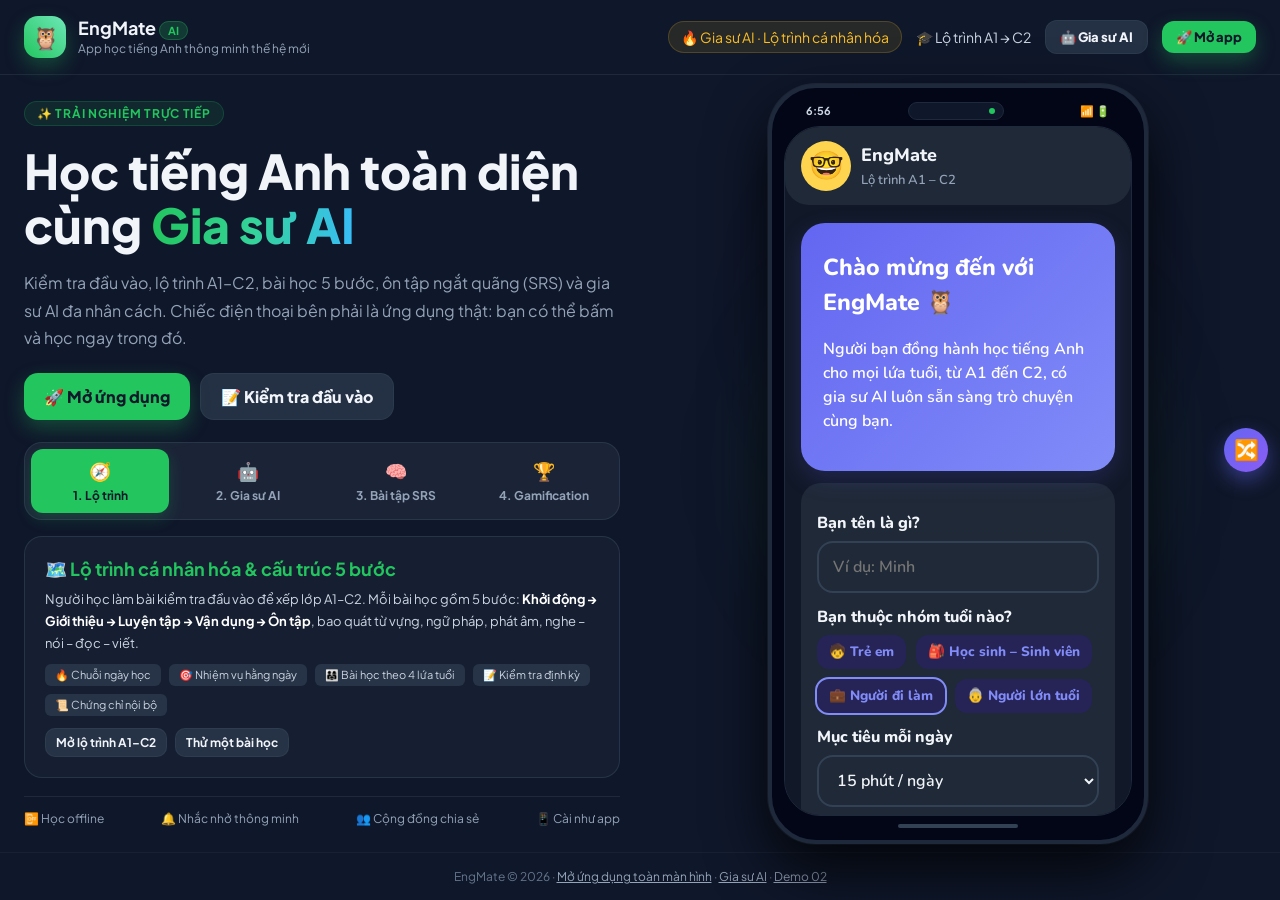
==== index.html @ 574940b9 "EngMate: app học tiếng Anh thông minh (web + Python + Android) - Web app (HTML/CSS/JS, PWA offline):" ====
<!doctype html>
<html lang="vi">
<head>
  <meta charset="utf-8">
  <meta name="viewport" content="width=device-width, initial-scale=1">
  <meta name="theme-color" content="#0f172a">
  <title>EngMate – Học tiếng Anh thông minh cùng AI</title>
  <link rel="manifest" href="manifest.json">
  <link rel="icon" href="icon.svg" type="image/svg+xml">
  <script>
    // Màn hình hẹp (điện thoại): vào thẳng ứng dụng.
    if (window.innerWidth < 1024) location.replace('app.html' + location.hash);
  </script>
  <link rel="preconnect" href="https://fonts.googleapis.com">
  <link href="https://fonts.googleapis.com/css2?family=Plus+Jakarta+Sans:wght@400;500;600;700;800&display=swap" rel="stylesheet">
  <style>
    :root {
      --bg: #0f172a; --panel: rgba(30, 41, 59, .5); --line: #1e293b; --line2: rgba(51, 65, 85, .6);
      --text: #f1f5f9; --muted: #94a3b8; --brand: #22c55e; --emerald: #34d399; --sky: #38bdf8;
      --purple: #a78bfa; --amber: #fbbf24;
    }
    * { box-sizing: border-box; }
    body {
      margin: 0; min-height: 100vh; display: flex; flex-direction: column; background: var(--bg); color: var(--text);
      font-family: 'Plus Jakarta Sans', system-ui, sans-serif; overflow-x: hidden;
    }
    .wrap { width: 100%; max-width: 1280px; margin: 0 auto; padding: 0 24px; }
    header { display: flex; justify-content: space-between; align-items: center; padding: 16px 24px; border-bottom: 1px solid var(--line); }
    .logo { display: flex; align-items: center; gap: 12px; text-decoration: none; color: inherit; }
    .logo-mark {
      width: 42px; height: 42px; border-radius: 14px; display: grid; place-items: center; font-size: 22px;
      background: linear-gradient(45deg, var(--brand), #6ee7b7); box-shadow: 0 8px 20px rgba(34, 197, 94, .3);
    }
    .logo h1 { margin: 0; font-size: 18px; line-height: 1; }
    .logo p { margin: 4px 0 0; font-size: 12px; color: var(--muted); }
    .pill { font-size: 11px; padding: 2px 8px; border-radius: 99px; background: rgba(34, 197, 94, .2); color: var(--brand); border: 1px solid rgba(34, 197, 94, .3); }
    .head-right { display: flex; align-items: center; gap: 14px; font-size: 14px; color: #cbd5e1; }
    .fire { color: var(--amber); background: rgba(251, 191, 36, .1); border: 1px solid rgba(251, 191, 36, .2); padding: 6px 12px; border-radius: 99px; }

    main { flex: 1; display: grid; grid-template-columns: 1fr 1fr; gap: 40px; align-items: center; padding-top: 36px; padding-bottom: 36px; }
    .eyebrow {
      display: inline-flex; gap: 8px; font-size: 12px; font-weight: 700; text-transform: uppercase; letter-spacing: .06em;
      color: var(--brand); background: rgba(34, 197, 94, .1); border: 1px solid rgba(34, 197, 94, .2); padding: 4px 12px; border-radius: 99px;
    }
    h2 { font-size: 48px; line-height: 1.12; font-weight: 800; margin: 18px 0; }
    .grad { background: linear-gradient(90deg, var(--brand), var(--emerald), var(--sky)); -webkit-background-clip: text; background-clip: text; color: transparent; }
    .lead { color: var(--muted); line-height: 1.7; margin: 0 0 22px; }

    .tabs { display: grid; grid-template-columns: repeat(4, 1fr); gap: 10px; padding: 6px; background: rgba(30, 41, 59, .8); border: 1px solid var(--line2); border-radius: 18px; }
    .tab {
      display: flex; flex-direction: column; align-items: center; gap: 6px; padding: 10px 6px; border: none; border-radius: 12px;
      background: transparent; color: var(--muted); font: inherit; font-size: 12px; font-weight: 700; cursor: pointer; transition: .2s;
    }
    .tab span { font-size: 18px; }
    .tab:hover { color: #e2e8f0; background: rgba(51, 65, 85, .5); }
    .tab.active { background: var(--brand); color: #0f172a; box-shadow: 0 6px 16px rgba(34, 197, 94, .2); }

    .desc { margin-top: 16px; background: var(--panel); border: 1px solid var(--line2); border-radius: 18px; padding: 20px; min-height: 170px; }
    .desc h3 { margin: 0 0 8px; font-size: 18px; display: flex; gap: 8px; align-items: center; }
    .desc p { margin: 0 0 10px; font-size: 13px; line-height: 1.7; color: #cbd5e1; }
    .desc b { color: #fff; }
    .chips { display: flex; flex-wrap: wrap; gap: 8px; }
    .chips span { font-size: 11px; padding: 4px 10px; border-radius: 6px; background: rgba(51, 65, 85, .6); color: #cbd5e1; }
    .c-brand h3 { color: var(--brand); } .c-purple h3 { color: var(--purple); } .c-purple .chips span { background: rgba(167, 139, 250, .2); color: #ddd6fe; }
    .c-sky h3 { color: var(--sky); } .c-sky .chips span { background: rgba(56, 189, 248, .2); color: #bae6fd; }
    .c-amber h3 { color: var(--amber); } .c-amber .chips span { background: rgba(251, 191, 36, .2); color: #fde68a; }
    .shortcuts { display: flex; flex-wrap: wrap; gap: 8px; margin-top: 12px; }
    .shortcuts button { font: inherit; font-size: 12px; font-weight: 700; color: var(--text); background: rgba(51, 65, 85, .6); border: 1px solid var(--line2); border-radius: 10px; padding: 6px 10px; cursor: pointer; }
    .shortcuts button:hover { border-color: var(--brand); }
    .foot-badges { display: flex; justify-content: space-between; gap: 10px; margin-top: 18px; padding-top: 14px; border-top: 1px solid var(--line); font-size: 12px; color: var(--muted); }

    /* Khung điện thoại */
    .stage { position: relative; display: flex; justify-content: center; }
    .glow { position: absolute; border-radius: 50%; filter: blur(64px); z-index: -1; }
    .glow.g1 { width: 300px; height: 300px; background: rgba(34, 197, 94, .2); top: 50%; transform: translateY(-50%); }
    .glow.g2 { width: 240px; height: 240px; background: rgba(139, 92, 246, .2); top: 15%; }
    .phone {
      width: 380px; height: min(780px, calc(100vh - 140px)); min-height: 600px; display: flex; flex-direction: column;
      background: #020617; border: 4px solid #1e293b; border-radius: 48px; padding: 12px; box-shadow: 0 25px 60px rgba(0, 0, 0, .8), 0 0 0 1px rgba(51, 65, 85, .5);
    }
    .status { display: flex; justify-content: space-between; align-items: center; padding: 2px 22px 6px; font-size: 11px; color: #cbd5e1; }
    .island { width: 96px; height: 18px; border-radius: 99px; background: #0f172a; border: 1px solid #1e293b; display: flex; justify-content: flex-end; align-items: center; padding: 0 8px; }
    .island i { width: 6px; height: 6px; border-radius: 50%; background: var(--brand); animation: ping 1.6s infinite; }
    @keyframes ping { 50% { opacity: .3; transform: scale(1.6); } }
    .screen { flex: 1; border-radius: 36px; overflow: hidden; border: 1px solid #1e293b; background: #111827; }
    .screen iframe { width: 100%; height: 100%; border: 0; display: block; }
    .home-bar { display: flex; justify-content: center; padding-top: 8px; } .home-bar i { width: 120px; height: 4px; border-radius: 4px; background: #334155; }

    .btn-open {
      display: inline-flex; align-items: center; gap: 8px; text-decoration: none; font-weight: 800; border-radius: 14px; padding: 12px 20px;
      background: var(--brand); color: #0f172a; box-shadow: 0 8px 20px rgba(34, 197, 94, .3); transition: transform .15s;
    }
    .btn-open:hover { transform: translateY(-2px); }
    .btn-open.ghost { background: rgba(51, 65, 85, .6); color: var(--text); box-shadow: none; border: 1px solid var(--line2); }
    .btn-open.sm { padding: 8px 14px; font-size: 13px; border-radius: 12px; }
    .cta { display: flex; flex-wrap: wrap; gap: 10px; margin: 0 0 22px; }
    .file-note { height: 100%; display: flex; flex-direction: column; justify-content: center; gap: 12px; padding: 24px; text-align: center; font-size: 13px; line-height: 1.6; color: #cbd5e1; }
    .file-note code { display: block; background: #020617; border: 1px solid #1e293b; border-radius: 10px; padding: 8px; color: var(--emerald); font-size: 12px; }
    footer { text-align: center; font-size: 12px; color: #64748b; padding: 16px; border-top: 1px solid rgba(30, 41, 59, .6); }
    footer a { color: var(--muted); }
    @media (max-width: 1180px) { h2 { font-size: 38px; } }
  </style>
  <script src="js/demo-switcher.js" defer></script>
</head>
<body>
  <header>
    <a class="logo" href="app.html">
      <div class="logo-mark">🦉</div>
      <div><h1>EngMate <span class="pill">AI</span></h1><p>App học tiếng Anh thông minh thế hệ mới</p></div>
    </a>
    <div class="head-right"><span class="fire">🔥 Gia sư AI · Lộ trình cá nhân hóa</span><span>🎓 Lộ trình A1 → C2</span>
      <a class="btn-open sm ghost" href="ai-tutor.html">🤖 Gia sư AI</a>
      <a class="btn-open sm" href="app.html">🚀 Mở app</a></div>
  </header>

  <main class="wrap">
    <section>
      <span class="eyebrow">✨ Trải nghiệm trực tiếp</span>
      <h2>Học tiếng Anh toàn diện cùng <span class="grad">Gia sư AI</span></h2>
      <p class="lead">Kiểm tra đầu vào, lộ trình A1–C2, bài học 5 bước, ôn tập ngắt quãng (SRS) và gia sư AI đa nhân cách. Chiếc điện thoại bên phải là ứng dụng thật: bạn có thể bấm và học ngay trong đó.</p>
      <div class="cta">
        <a class="btn-open" href="app.html">🚀 Mở ứng dụng</a>
        <a class="btn-open ghost" href="app.html#/placement">📝 Kiểm tra đầu vào</a>
      </div>

      <div class="tabs" role="tablist">
        <button class="tab active" data-tab="home"><span>🧭</span>1. Lộ trình</button>
        <button class="tab" data-tab="chat"><span>🤖</span>2. Gia sư AI</button>
        <button class="tab" data-tab="review"><span>🧠</span>3. Bài tập SRS</button>
        <button class="tab" data-tab="profile"><span>🏆</span>4. Gamification</button>
      </div>

      <div class="desc c-brand" data-desc="home">
        <h3>🗺️ Lộ trình cá nhân hóa & cấu trúc 5 bước</h3>
        <p>Người học làm bài kiểm tra đầu vào để xếp lớp A1–C2. Mỗi bài học gồm 5 bước: <b>Khởi động → Giới thiệu → Luyện tập → Vận dụng → Ôn tập</b>, bao quát từ vựng, ngữ pháp, phát âm, nghe – nói – đọc – viết.</p>
        <div class="chips"><span>🔥 Chuỗi ngày học</span><span>🎯 Nhiệm vụ hằng ngày</span><span>👨‍👩‍👧 Bài học theo 4 lứa tuổi</span><span>📝 Kiểm tra định kỳ</span><span>📜 Chứng chỉ nội bộ</span></div>
        <div class="shortcuts"><button data-go="#/path">Mở lộ trình A1–C2</button><button data-go="#/lesson/a1-1">Thử một bài học</button></div>
      </div>
      <div class="desc c-purple" data-desc="chat" hidden>
        <h3>🎧 Gia sư AI đa nhân cách & luyện nói</h3>
        <p>Nhập vai cùng <b>Jake (bạn bản xứ)</b>, <b>Ms. Carter (HR khó tính)</b> hay <b>hướng dẫn viên du lịch</b>. Bấm 🎲 để AI tạo tình huống bất ngờ, bấm 📞 để nói chuyện bằng giọng như một cuộc gọi. AI sửa lỗi ngay trong từng câu.</p>
        <div class="chips"><span>🎙️ Voice-to-Voice</span><span>🎭 Plot twist</span><span>✏️ Sửa lỗi tức thì</span><span>🗣️ Chấm phát âm từng từ</span><span>🐢 Tốc độ đọc 0.75x–1.0x</span><span>🌊 Sóng âm khi nói</span></div>
        <div class="shortcuts"><button data-go="#/ailab/write">✍️ Trợ lý viết</button><button data-go="#/ailab/story">📚 Truyện AI</button><button data-go="#/ailab/analyze">📝 Phân tích bài văn</button><button data-go="#/ailab/dict">📖 Từ điển & phát âm</button></div>
      </div>
      <div class="desc c-sky" data-desc="review" hidden>
        <h3>🗂️ Lặp lại ngắt quãng (AI-SRS) & bài tập</h3>
        <p>Thẻ từ vựng quay lại đúng lúc sắp quên; từ hay quên được ôn sớm hơn và được gia sư AI lồng vào hội thoại. Bài tập đa dạng: <b>trắc nghiệm, nối từ, sắp xếp câu, nghe chép</b>, cùng bài luyện điểm yếu do AI tạo riêng.</p>
        <div class="chips"><span>🎴 Flashcard lật</span><span>🎯 Luyện điểm yếu</span><span>🧠 Từ khó ưu tiên</span></div>
        <div class="shortcuts"><button data-go="#/ailab/weak">🎯 Luyện điểm yếu</button></div>
      </div>
      <div class="desc c-amber" data-desc="profile" hidden>
        <h3>🛡️ Trò chơi hóa & Đấu trường AI</h3>
        <p>XP, chuỗi ngày học, huy hiệu, bảng xếp hạng tuần, biểu đồ tiến độ và chứng chỉ nội bộ. Thắng AI ở <b>Đấu trường từ vựng</b> để nhận XP và mở khóa avatar cho gia sư.</p>
        <div class="chips"><span>⚔️ Đấu trường AI</span><span>🎖️ Huy hiệu</span><span>📈 Biểu đồ tiến độ</span></div>
        <div class="shortcuts"><button data-go="#/battle">⚔️ Vào Đấu trường</button><button data-go="#/community">👥 Cộng đồng</button></div>
      </div>

      <div class="foot-badges"><span>📴 Học offline</span><span>🔔 Nhắc nhở thông minh</span><span>👥 Cộng đồng chia sẻ</span><span>📱 Cài như app</span></div>
    </section>

    <section class="stage">
      <div class="glow g1"></div><div class="glow g2"></div>
      <div class="phone">
        <div class="status"><b id="clock">9:41</b><div class="island"><i></i></div><span>📶 🔋</span></div>
        <div class="screen"><iframe id="app" title="Ứng dụng EngMate" src="app.html?theme=dark#/home" allow="microphone; autoplay"></iframe></div>
        <div class="home-bar"><i></i></div>
      </div>
    </section>
  </main>

  <footer>EngMate © 2026 · <a href="app.html">Mở ứng dụng toàn màn hình</a> · <a href="ai-tutor.html">Gia sư AI</a> · <a href="demo02.html">Demo 02</a></footer>

  <script>
    const frame = document.getElementById('app');
    const tabs = [...document.querySelectorAll('.tab')];
    const descs = [...document.querySelectorAll('[data-desc]')];
    const TAB_OF = { home: 'home', path: 'home', lesson: 'home', test: 'home', cert: 'profile', chat: 'chat', ailab: 'chat',
      review: 'review', profile: 'profile', battle: 'profile', community: 'profile', settings: 'profile' };

    const highlight = tab => {
      tabs.forEach(t => t.classList.toggle('active', t.dataset.tab === tab));
      descs.forEach(d => { d.hidden = d.dataset.desc !== tab; });
    };
    const navigate = hash => {
      try { frame.contentWindow.location.hash = hash; } catch { frame.src = 'app.html?theme=dark' + hash; }
    };
    tabs.forEach(t => t.onclick = () => { highlight(t.dataset.tab); navigate('#/' + t.dataset.tab); });
    document.querySelectorAll('[data-go]').forEach(b => b.onclick = () => navigate(b.dataset.go));

    if (location.protocol === 'file:') {
      // Trình duyệt không chạy JavaScript module của app khi mở trực tiếp file trên ổ đĩa.
      frame.parentElement.innerHTML = `<div class="file-note">
        <div style="font-size:40px">🦉</div>
        <b style="font-size:16px;color:#fff">Cần chạy qua máy chủ để dùng app</b>
        <span>Bạn đang mở file trực tiếp (file://), trình duyệt sẽ chặn app. Hãy nhấp đúp file <b>chay-app.bat</b> trong thư mục dự án, hoặc chạy:</span>
        <code>python server\\app.py</code>
        <span>rồi mở <b>http://localhost:5000</b></span>
      </div>`;
    } else {
      // Đồng bộ tab bên trái khi người dùng bấm trong điện thoại.
      frame.addEventListener('load', () => {
        try {
          const sync = () => {
            const route = frame.contentWindow.location.hash.replace(/^#\//, '').split('/')[0] || 'home';
            if (TAB_OF[route]) highlight(TAB_OF[route]);
          };
          frame.contentWindow.addEventListener('hashchange', sync);
          sync();
        } catch { /* khung bị chặn truy cập: các tab bên trái vẫn hoạt động */ }
      });
    }

    const tick = () => { const d = new Date(); document.getElementById('clock').textContent = `${d.getHours()}:${String(d.getMinutes()).padStart(2, '0')}`; };
    tick(); setInterval(tick, 30000);
  </script>
</body>
</html>
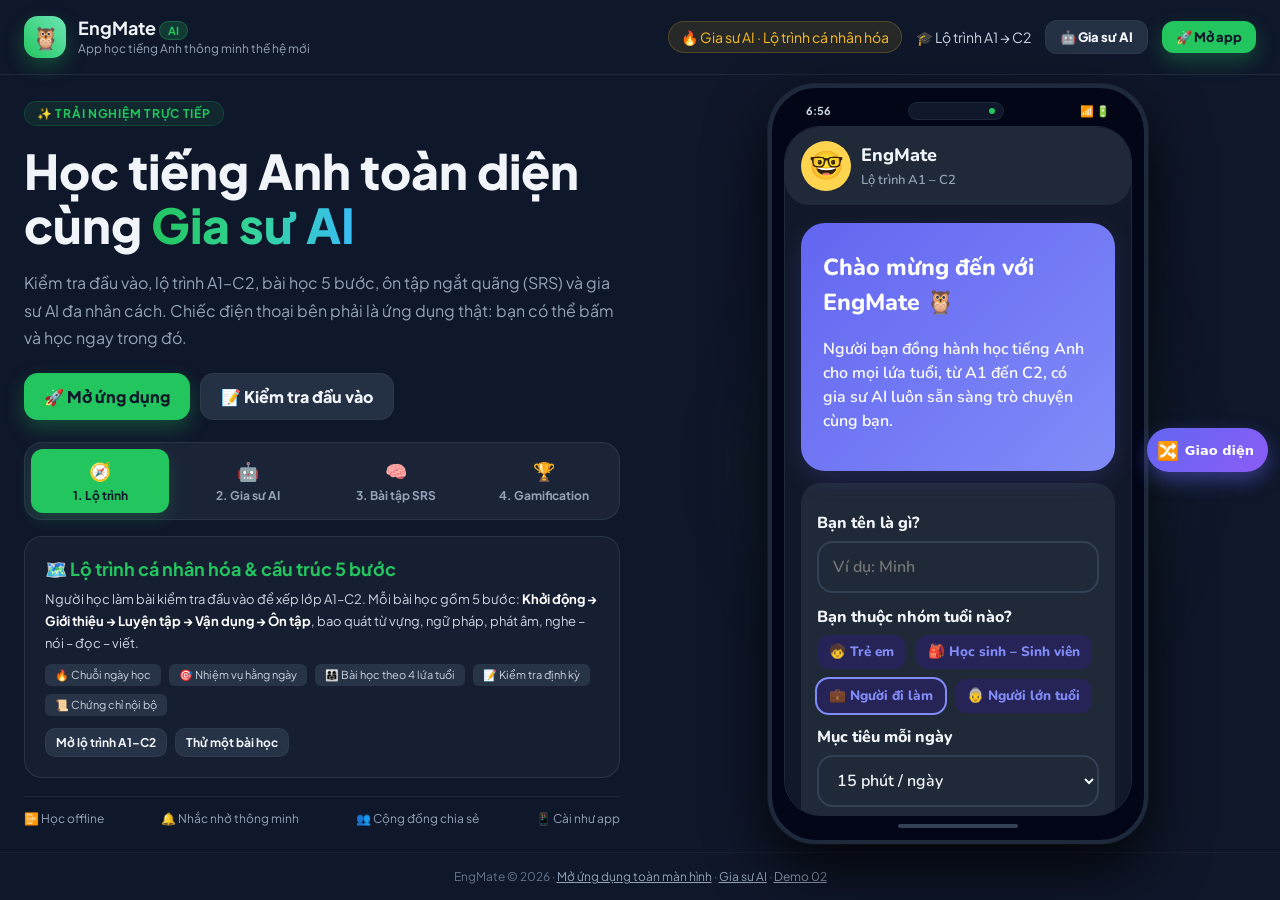
==== commit 267aad84: "Chạy được khi mở file trực tiếp; nút chuyển giao diện dễ thấy hơn - Bỏ ES module: data.js, ai.js, ap" ====
--- a/index.html
+++ b/index.html
@@ -187,16 +187,6 @@
     tabs.forEach(t => t.onclick = () => { highlight(t.dataset.tab); navigate('#/' + t.dataset.tab); });
     document.querySelectorAll('[data-go]').forEach(b => b.onclick = () => navigate(b.dataset.go));
 
-    if (location.protocol === 'file:') {
-      // Trình duyệt không chạy JavaScript module của app khi mở trực tiếp file trên ổ đĩa.
-      frame.parentElement.innerHTML = `<div class="file-note">
-        <div style="font-size:40px">🦉</div>
-        <b style="font-size:16px;color:#fff">Cần chạy qua máy chủ để dùng app</b>
-        <span>Bạn đang mở file trực tiếp (file://), trình duyệt sẽ chặn app. Hãy nhấp đúp file <b>chay-app.bat</b> trong thư mục dự án, hoặc chạy:</span>
-        <code>python server\\app.py</code>
-        <span>rồi mở <b>http://localhost:5000</b></span>
-      </div>`;
-    } else {
       // Đồng bộ tab bên trái khi người dùng bấm trong điện thoại.
       frame.addEventListener('load', () => {
         try {
@@ -206,9 +196,8 @@
           };
           frame.contentWindow.addEventListener('hashchange', sync);
           sync();
-        } catch { /* khung bị chặn truy cập: các tab bên trái vẫn hoạt động */ }
+        } catch { /* mở bằng file:// thì khung bị chặn truy cập: các tab bên trái vẫn hoạt động */ }
       });
-    }
 
     const tick = () => { const d = new Date(); document.getElementById('clock').textContent = `${d.getHours()}:${String(d.getMinutes()).padStart(2, '0')}`; };
     tick(); setInterval(tick, 30000);
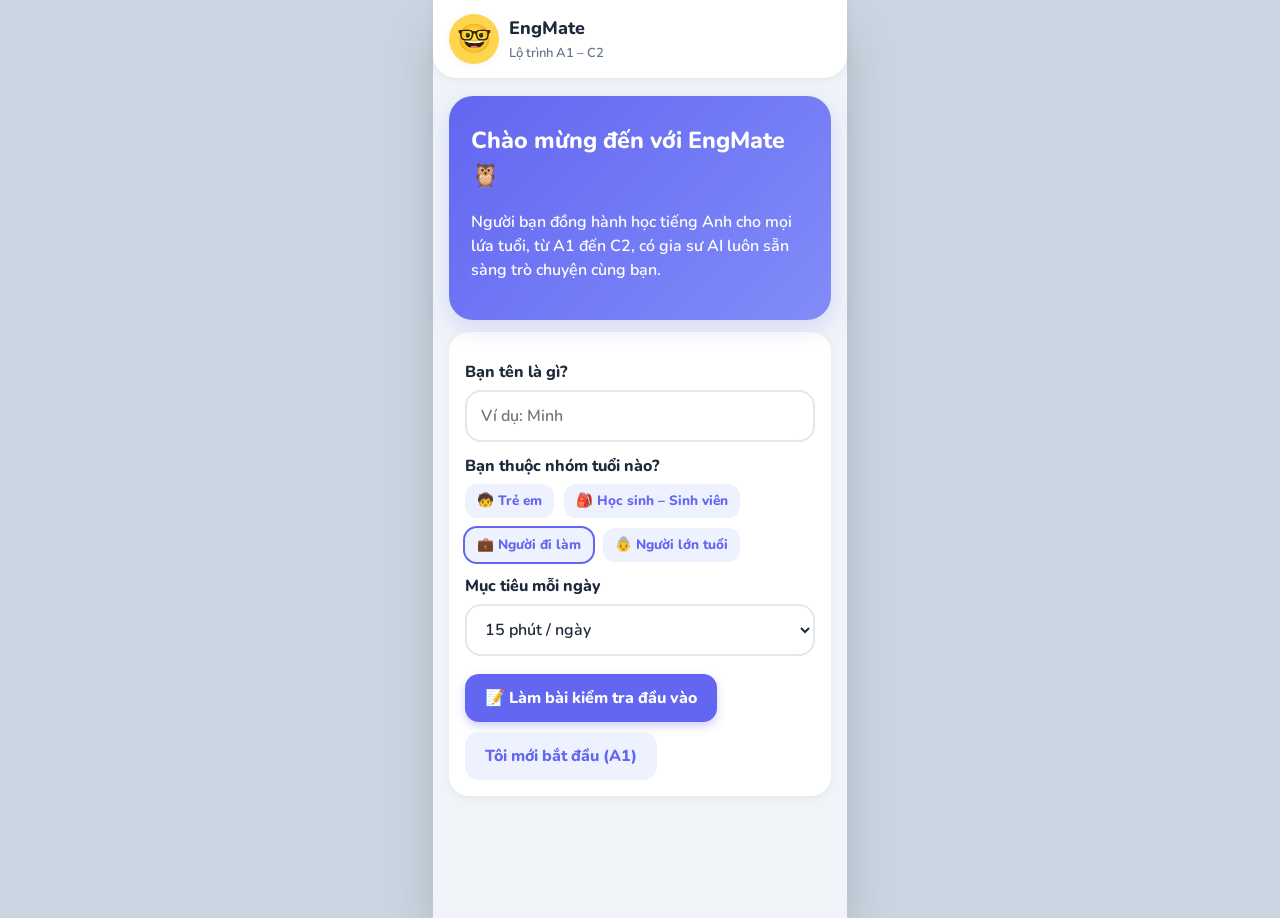
==== commit 7605a95a: "Gộp thành một app: một link vào, chọn giao diện trong Cài đặt - index.html là cổng vào duy nhất, mở " ====
--- a/index.html
+++ b/index.html
@@ -3,204 +3,22 @@
 <head>
   <meta charset="utf-8">
   <meta name="viewport" content="width=device-width, initial-scale=1">
-  <meta name="theme-color" content="#0f172a">
-  <title>EngMate – Học tiếng Anh thông minh cùng AI</title>
+  <meta name="theme-color" content="#6366f1">
+  <title>EngMate – Học tiếng Anh thông minh</title>
   <link rel="manifest" href="manifest.json">
   <link rel="icon" href="icon.svg" type="image/svg+xml">
   <script>
-    // Màn hình hẹp (điện thoại): vào thẳng ứng dụng.
-    if (window.innerWidth < 1024) location.replace('app.html' + location.hash);
+    // Cổng vào duy nhất của app: mở đúng giao diện người dùng đã chọn trong Cài đặt (mặc định: app chính).
+    (() => {
+      const PAGES = { app: 'app.html', 'ai-tutor': 'ai-tutor.html', demo02: 'demo02.html' };
+      let ui = 'app';
+      try { ui = localStorage.getItem('engmate-ui') || 'app'; } catch { /* trình duyệt chặn lưu trữ: dùng mặc định */ }
+      location.replace((PAGES[ui] || PAGES.app) + location.hash);
+    })();
   </script>
-  <link rel="preconnect" href="https://fonts.googleapis.com">
-  <link href="https://fonts.googleapis.com/css2?family=Plus+Jakarta+Sans:wght@400;500;600;700;800&display=swap" rel="stylesheet">
-  <style>
-    :root {
-      --bg: #0f172a; --panel: rgba(30, 41, 59, .5); --line: #1e293b; --line2: rgba(51, 65, 85, .6);
-      --text: #f1f5f9; --muted: #94a3b8; --brand: #22c55e; --emerald: #34d399; --sky: #38bdf8;
-      --purple: #a78bfa; --amber: #fbbf24;
-    }
-    * { box-sizing: border-box; }
-    body {
-      margin: 0; min-height: 100vh; display: flex; flex-direction: column; background: var(--bg); color: var(--text);
-      font-family: 'Plus Jakarta Sans', system-ui, sans-serif; overflow-x: hidden;
-    }
-    .wrap { width: 100%; max-width: 1280px; margin: 0 auto; padding: 0 24px; }
-    header { display: flex; justify-content: space-between; align-items: center; padding: 16px 24px; border-bottom: 1px solid var(--line); }
-    .logo { display: flex; align-items: center; gap: 12px; text-decoration: none; color: inherit; }
-    .logo-mark {
-      width: 42px; height: 42px; border-radius: 14px; display: grid; place-items: center; font-size: 22px;
-      background: linear-gradient(45deg, var(--brand), #6ee7b7); box-shadow: 0 8px 20px rgba(34, 197, 94, .3);
-    }
-    .logo h1 { margin: 0; font-size: 18px; line-height: 1; }
-    .logo p { margin: 4px 0 0; font-size: 12px; color: var(--muted); }
-    .pill { font-size: 11px; padding: 2px 8px; border-radius: 99px; background: rgba(34, 197, 94, .2); color: var(--brand); border: 1px solid rgba(34, 197, 94, .3); }
-    .head-right { display: flex; align-items: center; gap: 14px; font-size: 14px; color: #cbd5e1; }
-    .fire { color: var(--amber); background: rgba(251, 191, 36, .1); border: 1px solid rgba(251, 191, 36, .2); padding: 6px 12px; border-radius: 99px; }
-
-    main { flex: 1; display: grid; grid-template-columns: 1fr 1fr; gap: 40px; align-items: center; padding-top: 36px; padding-bottom: 36px; }
-    .eyebrow {
-      display: inline-flex; gap: 8px; font-size: 12px; font-weight: 700; text-transform: uppercase; letter-spacing: .06em;
-      color: var(--brand); background: rgba(34, 197, 94, .1); border: 1px solid rgba(34, 197, 94, .2); padding: 4px 12px; border-radius: 99px;
-    }
-    h2 { font-size: 48px; line-height: 1.12; font-weight: 800; margin: 18px 0; }
-    .grad { background: linear-gradient(90deg, var(--brand), var(--emerald), var(--sky)); -webkit-background-clip: text; background-clip: text; color: transparent; }
-    .lead { color: var(--muted); line-height: 1.7; margin: 0 0 22px; }
-
-    .tabs { display: grid; grid-template-columns: repeat(4, 1fr); gap: 10px; padding: 6px; background: rgba(30, 41, 59, .8); border: 1px solid var(--line2); border-radius: 18px; }
-    .tab {
-      display: flex; flex-direction: column; align-items: center; gap: 6px; padding: 10px 6px; border: none; border-radius: 12px;
-      background: transparent; color: var(--muted); font: inherit; font-size: 12px; font-weight: 700; cursor: pointer; transition: .2s;
-    }
-    .tab span { font-size: 18px; }
-    .tab:hover { color: #e2e8f0; background: rgba(51, 65, 85, .5); }
-    .tab.active { background: var(--brand); color: #0f172a; box-shadow: 0 6px 16px rgba(34, 197, 94, .2); }
-
-    .desc { margin-top: 16px; background: var(--panel); border: 1px solid var(--line2); border-radius: 18px; padding: 20px; min-height: 170px; }
-    .desc h3 { margin: 0 0 8px; font-size: 18px; display: flex; gap: 8px; align-items: center; }
-    .desc p { margin: 0 0 10px; font-size: 13px; line-height: 1.7; color: #cbd5e1; }
-    .desc b { color: #fff; }
-    .chips { display: flex; flex-wrap: wrap; gap: 8px; }
-    .chips span { font-size: 11px; padding: 4px 10px; border-radius: 6px; background: rgba(51, 65, 85, .6); color: #cbd5e1; }
-    .c-brand h3 { color: var(--brand); } .c-purple h3 { color: var(--purple); } .c-purple .chips span { background: rgba(167, 139, 250, .2); color: #ddd6fe; }
-    .c-sky h3 { color: var(--sky); } .c-sky .chips span { background: rgba(56, 189, 248, .2); color: #bae6fd; }
-    .c-amber h3 { color: var(--amber); } .c-amber .chips span { background: rgba(251, 191, 36, .2); color: #fde68a; }
-    .shortcuts { display: flex; flex-wrap: wrap; gap: 8px; margin-top: 12px; }
-    .shortcuts button { font: inherit; font-size: 12px; font-weight: 700; color: var(--text); background: rgba(51, 65, 85, .6); border: 1px solid var(--line2); border-radius: 10px; padding: 6px 10px; cursor: pointer; }
-    .shortcuts button:hover { border-color: var(--brand); }
-    .foot-badges { display: flex; justify-content: space-between; gap: 10px; margin-top: 18px; padding-top: 14px; border-top: 1px solid var(--line); font-size: 12px; color: var(--muted); }
-
-    /* Khung điện thoại */
-    .stage { position: relative; display: flex; justify-content: center; }
-    .glow { position: absolute; border-radius: 50%; filter: blur(64px); z-index: -1; }
-    .glow.g1 { width: 300px; height: 300px; background: rgba(34, 197, 94, .2); top: 50%; transform: translateY(-50%); }
-    .glow.g2 { width: 240px; height: 240px; background: rgba(139, 92, 246, .2); top: 15%; }
-    .phone {
-      width: 380px; height: min(780px, calc(100vh - 140px)); min-height: 600px; display: flex; flex-direction: column;
-      background: #020617; border: 4px solid #1e293b; border-radius: 48px; padding: 12px; box-shadow: 0 25px 60px rgba(0, 0, 0, .8), 0 0 0 1px rgba(51, 65, 85, .5);
-    }
-    .status { display: flex; justify-content: space-between; align-items: center; padding: 2px 22px 6px; font-size: 11px; color: #cbd5e1; }
-    .island { width: 96px; height: 18px; border-radius: 99px; background: #0f172a; border: 1px solid #1e293b; display: flex; justify-content: flex-end; align-items: center; padding: 0 8px; }
-    .island i { width: 6px; height: 6px; border-radius: 50%; background: var(--brand); animation: ping 1.6s infinite; }
-    @keyframes ping { 50% { opacity: .3; transform: scale(1.6); } }
-    .screen { flex: 1; border-radius: 36px; overflow: hidden; border: 1px solid #1e293b; background: #111827; }
-    .screen iframe { width: 100%; height: 100%; border: 0; display: block; }
-    .home-bar { display: flex; justify-content: center; padding-top: 8px; } .home-bar i { width: 120px; height: 4px; border-radius: 4px; background: #334155; }
-
-    .btn-open {
-      display: inline-flex; align-items: center; gap: 8px; text-decoration: none; font-weight: 800; border-radius: 14px; padding: 12px 20px;
-      background: var(--brand); color: #0f172a; box-shadow: 0 8px 20px rgba(34, 197, 94, .3); transition: transform .15s;
-    }
-    .btn-open:hover { transform: translateY(-2px); }
-    .btn-open.ghost { background: rgba(51, 65, 85, .6); color: var(--text); box-shadow: none; border: 1px solid var(--line2); }
-    .btn-open.sm { padding: 8px 14px; font-size: 13px; border-radius: 12px; }
-    .cta { display: flex; flex-wrap: wrap; gap: 10px; margin: 0 0 22px; }
-    .file-note { height: 100%; display: flex; flex-direction: column; justify-content: center; gap: 12px; padding: 24px; text-align: center; font-size: 13px; line-height: 1.6; color: #cbd5e1; }
-    .file-note code { display: block; background: #020617; border: 1px solid #1e293b; border-radius: 10px; padding: 8px; color: var(--emerald); font-size: 12px; }
-    footer { text-align: center; font-size: 12px; color: #64748b; padding: 16px; border-top: 1px solid rgba(30, 41, 59, .6); }
-    footer a { color: var(--muted); }
-    @media (max-width: 1180px) { h2 { font-size: 38px; } }
-  </style>
-  <script src="js/demo-switcher.js" defer></script>
+  <style>body { font-family: system-ui, sans-serif; display: grid; place-items: center; min-height: 100vh; margin: 0; background: #f0f4f8; color: #1e293b; }</style>
 </head>
 <body>
-  <header>
-    <a class="logo" href="app.html">
-      <div class="logo-mark">🦉</div>
-      <div><h1>EngMate <span class="pill">AI</span></h1><p>App học tiếng Anh thông minh thế hệ mới</p></div>
-    </a>
-    <div class="head-right"><span class="fire">🔥 Gia sư AI · Lộ trình cá nhân hóa</span><span>🎓 Lộ trình A1 → C2</span>
-      <a class="btn-open sm ghost" href="ai-tutor.html">🤖 Gia sư AI</a>
-      <a class="btn-open sm" href="app.html">🚀 Mở app</a></div>
-  </header>
-
-  <main class="wrap">
-    <section>
-      <span class="eyebrow">✨ Trải nghiệm trực tiếp</span>
-      <h2>Học tiếng Anh toàn diện cùng <span class="grad">Gia sư AI</span></h2>
-      <p class="lead">Kiểm tra đầu vào, lộ trình A1–C2, bài học 5 bước, ôn tập ngắt quãng (SRS) và gia sư AI đa nhân cách. Chiếc điện thoại bên phải là ứng dụng thật: bạn có thể bấm và học ngay trong đó.</p>
-      <div class="cta">
-        <a class="btn-open" href="app.html">🚀 Mở ứng dụng</a>
-        <a class="btn-open ghost" href="app.html#/placement">📝 Kiểm tra đầu vào</a>
-      </div>
-
-      <div class="tabs" role="tablist">
-        <button class="tab active" data-tab="home"><span>🧭</span>1. Lộ trình</button>
-        <button class="tab" data-tab="chat"><span>🤖</span>2. Gia sư AI</button>
-        <button class="tab" data-tab="review"><span>🧠</span>3. Bài tập SRS</button>
-        <button class="tab" data-tab="profile"><span>🏆</span>4. Gamification</button>
-      </div>
-
-      <div class="desc c-brand" data-desc="home">
-        <h3>🗺️ Lộ trình cá nhân hóa & cấu trúc 5 bước</h3>
-        <p>Người học làm bài kiểm tra đầu vào để xếp lớp A1–C2. Mỗi bài học gồm 5 bước: <b>Khởi động → Giới thiệu → Luyện tập → Vận dụng → Ôn tập</b>, bao quát từ vựng, ngữ pháp, phát âm, nghe – nói – đọc – viết.</p>
-        <div class="chips"><span>🔥 Chuỗi ngày học</span><span>🎯 Nhiệm vụ hằng ngày</span><span>👨‍👩‍👧 Bài học theo 4 lứa tuổi</span><span>📝 Kiểm tra định kỳ</span><span>📜 Chứng chỉ nội bộ</span></div>
-        <div class="shortcuts"><button data-go="#/path">Mở lộ trình A1–C2</button><button data-go="#/lesson/a1-1">Thử một bài học</button></div>
-      </div>
-      <div class="desc c-purple" data-desc="chat" hidden>
-        <h3>🎧 Gia sư AI đa nhân cách & luyện nói</h3>
-        <p>Nhập vai cùng <b>Jake (bạn bản xứ)</b>, <b>Ms. Carter (HR khó tính)</b> hay <b>hướng dẫn viên du lịch</b>. Bấm 🎲 để AI tạo tình huống bất ngờ, bấm 📞 để nói chuyện bằng giọng như một cuộc gọi. AI sửa lỗi ngay trong từng câu.</p>
-        <div class="chips"><span>🎙️ Voice-to-Voice</span><span>🎭 Plot twist</span><span>✏️ Sửa lỗi tức thì</span><span>🗣️ Chấm phát âm từng từ</span><span>🐢 Tốc độ đọc 0.75x–1.0x</span><span>🌊 Sóng âm khi nói</span></div>
-        <div class="shortcuts"><button data-go="#/ailab/write">✍️ Trợ lý viết</button><button data-go="#/ailab/story">📚 Truyện AI</button><button data-go="#/ailab/analyze">📝 Phân tích bài văn</button><button data-go="#/ailab/dict">📖 Từ điển & phát âm</button></div>
-      </div>
-      <div class="desc c-sky" data-desc="review" hidden>
-        <h3>🗂️ Lặp lại ngắt quãng (AI-SRS) & bài tập</h3>
-        <p>Thẻ từ vựng quay lại đúng lúc sắp quên; từ hay quên được ôn sớm hơn và được gia sư AI lồng vào hội thoại. Bài tập đa dạng: <b>trắc nghiệm, nối từ, sắp xếp câu, nghe chép</b>, cùng bài luyện điểm yếu do AI tạo riêng.</p>
-        <div class="chips"><span>🎴 Flashcard lật</span><span>🎯 Luyện điểm yếu</span><span>🧠 Từ khó ưu tiên</span></div>
-        <div class="shortcuts"><button data-go="#/ailab/weak">🎯 Luyện điểm yếu</button></div>
-      </div>
-      <div class="desc c-amber" data-desc="profile" hidden>
-        <h3>🛡️ Trò chơi hóa & Đấu trường AI</h3>
-        <p>XP, chuỗi ngày học, huy hiệu, bảng xếp hạng tuần, biểu đồ tiến độ và chứng chỉ nội bộ. Thắng AI ở <b>Đấu trường từ vựng</b> để nhận XP và mở khóa avatar cho gia sư.</p>
-        <div class="chips"><span>⚔️ Đấu trường AI</span><span>🎖️ Huy hiệu</span><span>📈 Biểu đồ tiến độ</span></div>
-        <div class="shortcuts"><button data-go="#/battle">⚔️ Vào Đấu trường</button><button data-go="#/community">👥 Cộng đồng</button></div>
-      </div>
-
-      <div class="foot-badges"><span>📴 Học offline</span><span>🔔 Nhắc nhở thông minh</span><span>👥 Cộng đồng chia sẻ</span><span>📱 Cài như app</span></div>
-    </section>
-
-    <section class="stage">
-      <div class="glow g1"></div><div class="glow g2"></div>
-      <div class="phone">
-        <div class="status"><b id="clock">9:41</b><div class="island"><i></i></div><span>📶 🔋</span></div>
-        <div class="screen"><iframe id="app" title="Ứng dụng EngMate" src="app.html?theme=dark#/home" allow="microphone; autoplay"></iframe></div>
-        <div class="home-bar"><i></i></div>
-      </div>
-    </section>
-  </main>
-
-  <footer>EngMate © 2026 · <a href="app.html">Mở ứng dụng toàn màn hình</a> · <a href="ai-tutor.html">Gia sư AI</a> · <a href="demo02.html">Demo 02</a></footer>
-
-  <script>
-    const frame = document.getElementById('app');
-    const tabs = [...document.querySelectorAll('.tab')];
-    const descs = [...document.querySelectorAll('[data-desc]')];
-    const TAB_OF = { home: 'home', path: 'home', lesson: 'home', test: 'home', cert: 'profile', chat: 'chat', ailab: 'chat',
-      review: 'review', profile: 'profile', battle: 'profile', community: 'profile', settings: 'profile' };
-
-    const highlight = tab => {
-      tabs.forEach(t => t.classList.toggle('active', t.dataset.tab === tab));
-      descs.forEach(d => { d.hidden = d.dataset.desc !== tab; });
-    };
-    const navigate = hash => {
-      try { frame.contentWindow.location.hash = hash; } catch { frame.src = 'app.html?theme=dark' + hash; }
-    };
-    tabs.forEach(t => t.onclick = () => { highlight(t.dataset.tab); navigate('#/' + t.dataset.tab); });
-    document.querySelectorAll('[data-go]').forEach(b => b.onclick = () => navigate(b.dataset.go));
-
-      // Đồng bộ tab bên trái khi người dùng bấm trong điện thoại.
-      frame.addEventListener('load', () => {
-        try {
-          const sync = () => {
-            const route = frame.contentWindow.location.hash.replace(/^#\//, '').split('/')[0] || 'home';
-            if (TAB_OF[route]) highlight(TAB_OF[route]);
-          };
-          frame.contentWindow.addEventListener('hashchange', sync);
-          sync();
-        } catch { /* mở bằng file:// thì khung bị chặn truy cập: các tab bên trái vẫn hoạt động */ }
-      });
-
-    const tick = () => { const d = new Date(); document.getElementById('clock').textContent = `${d.getHours()}:${String(d.getMinutes()).padStart(2, '0')}`; };
-    tick(); setInterval(tick, 30000);
-  </script>
+  <p>Đang mở EngMate… <a href="app.html">Bấm vào đây nếu trang không tự chuyển</a>.</p>
 </body>
 </html>
